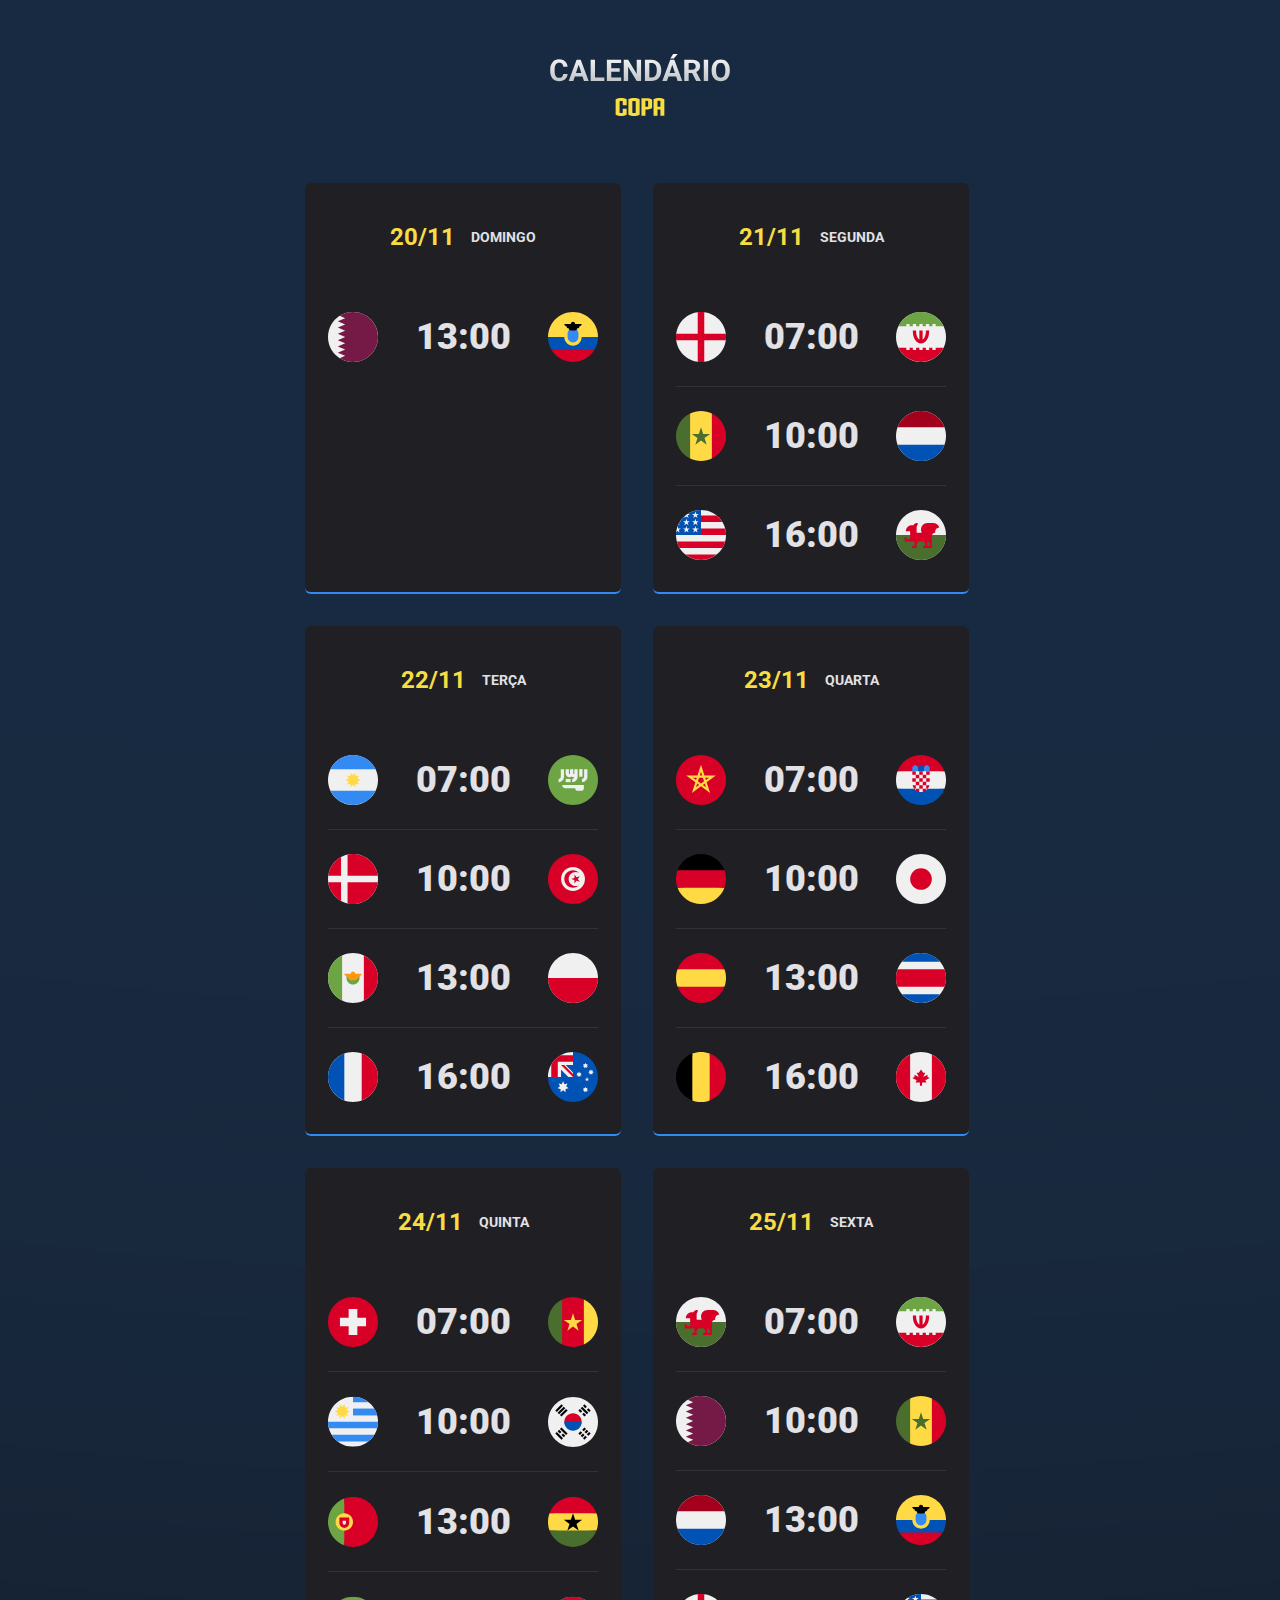
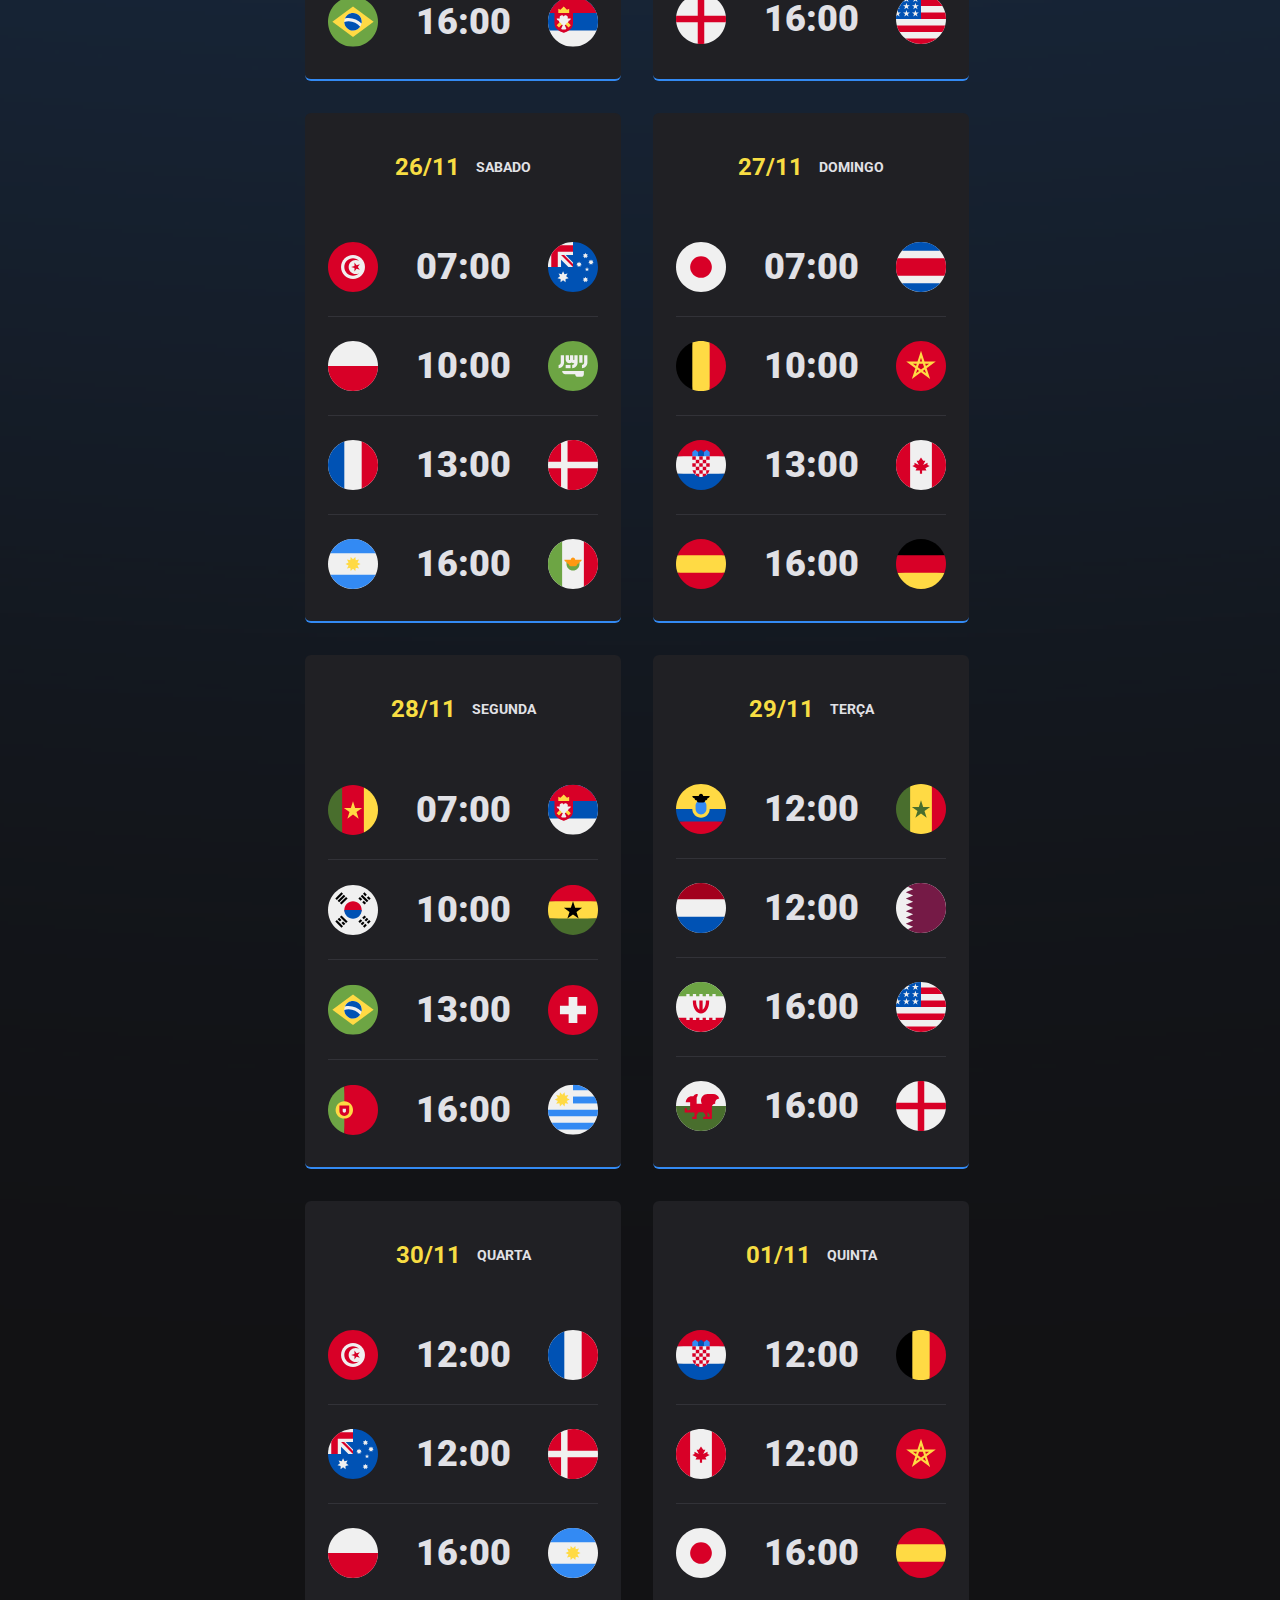
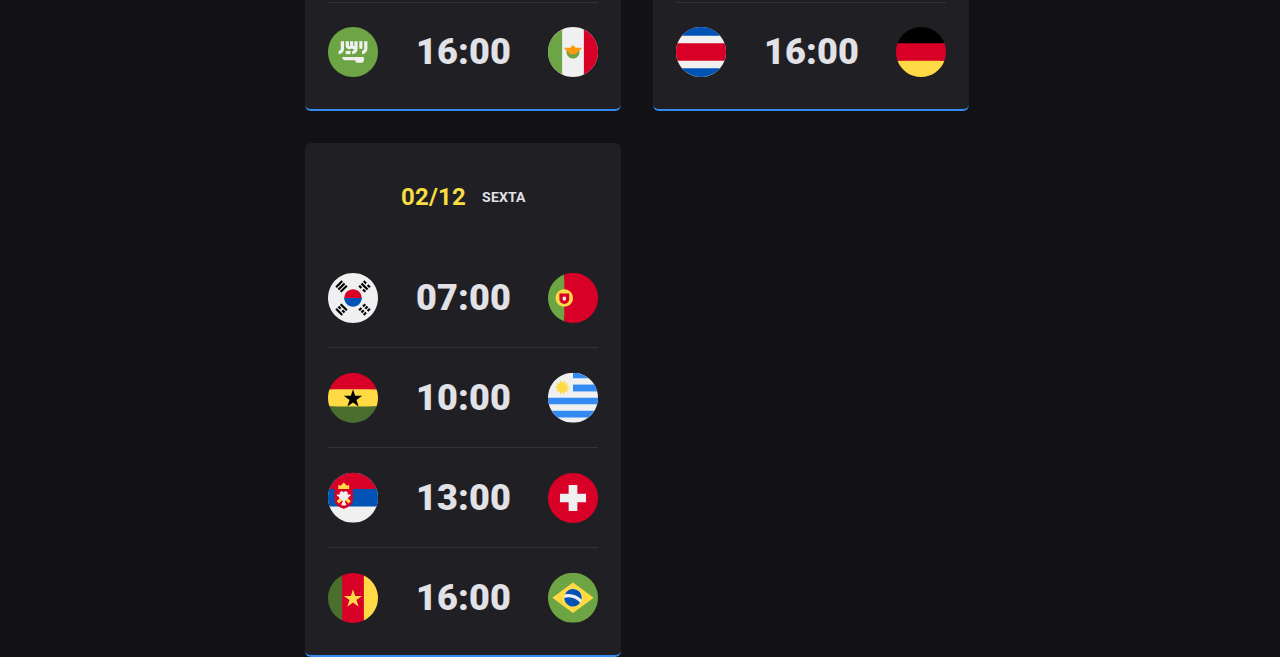
==== index.html @ 8f004cd6 "firts commit" ====
<!DOCTYPE html>
<html lang="en">
    <head>
        <meta charset="UTF-8">
        <meta http-equiv="X-UA-Compatible" content="IE=edge">
        <meta name="viewport" content="width=device-width, initial-scale=1.0">
        <title>Calendário da Copa do Mundo - Quatar 2022</title>
        <link rel="stylesheet" href="./styles.css"/>
        <link rel="preconnect" href="https://fonts.googleapis.com">
        <link rel="preconnect" href="https://fonts.gstatic.com" crossorigin>
        <link href="https://fonts.googleapis.com/css2?family=Inter:wght@400;600;700&family=Roboto:wght@700;900&display=swap" rel="stylesheet">
        
    </head>
    <body class="blue">
        <div id="app">
            <header>
                <img src="./assets/logo-title.svg" alt="Logo do APP">
            </header>
            <main id="cards"></main>
        </div>
        <script src="./main.js"></script>
    </body>
</html>
---- styles.css ----
*{
    margin: 0;
    padding: 0;
}

:root {
    --card-color-primary: #F7DD43;
    --card-title-color-primary: #746615;
    --card-bg-color: #1D1C19;
    --bg: url(./assets/bg-yellow.svg);
}

body.blue{
    --card-color-primary: #338Af3;
    --card-title-color-primary: #338Af3; 
    --card-bg-color: #202024;
    --bg: url(./assets/bg-blue.svg);

    
}

body.green{
    --card-color-primary: #338Af3;
    --card-title-color-primary: #338Af3; 
    --card-bg-color: #1A1F1B;
    --bg: url(./assets/bg-green.svg);

}

ul {
    list-style: none;
}

body {   
    background: #121214 var(--bg) no-repeat top center/cover;
}

#app {
    width: fit-content;
    margin: auto;
    padding-top: 52px;
    display: flex;
    flex-direction: column;
    align-items: center;
}

#cards{
    display: flex;
    flex-direction: column;
    gap: 32px;
}

header {
    margin-bottom: 63px;
}

.card {
    padding: 32px 23px;
    text-align: center;
    background: var(--card-bg-color);
    border-bottom: 2px solid var(--card-color-primary);
    border-radius: 6px;
}

.card h2 {
    display: flex;
    gap: 16px;
    justify-content: center;
    align-items: center;
    padding: 8px 16px;
    border: 1px solid var(--card-border-color);
    border-radius: 6px;
    width: fit-content;
    margin-inline: auto;
    margin-bottom: 53px;
    color: #F7DD43;
}

body * {
    font-family: 'Roboto', sans-serif;
}

.card h2 span {
    color: #E1E1E6;
    font-size: 14px;
    text-transform: uppercase;
}
.card ul {
    display: flex;
    flex-direction: column;
    gap: 24px;
    width: 270px;
}

.card ul li {
    display: flex;
    align-items: center;
    justify-content: space-between;
}

.card ul li + li {
    padding-top: 24px;
    border-top: 1px solid #323238;
}

.card ul li strong {
    font-weight: 900;
    font-height: 125%;
    font-size: 36px;
    color: #E1E1E6;
}

.card h2:hover,
.card ul li strong:hover,
.card ul li img:hover{
    transform: scale(1.1);
}
.card h2,
.card ul li strong,
.card ul li img{
    transition: transform 0.3s;
}

.card {
    animation: appear 2s;
}

@keyframes appear {
    0% {
        transform: translateY(-50px);
        opacity: 0;
    }
    100% {
        opacity: 1;
    }
}

@media (min-width: 700px){
    #cards{
        max-width: 670px;
        flex-direction: row;
        flex-wrap: wrap;
    }

}
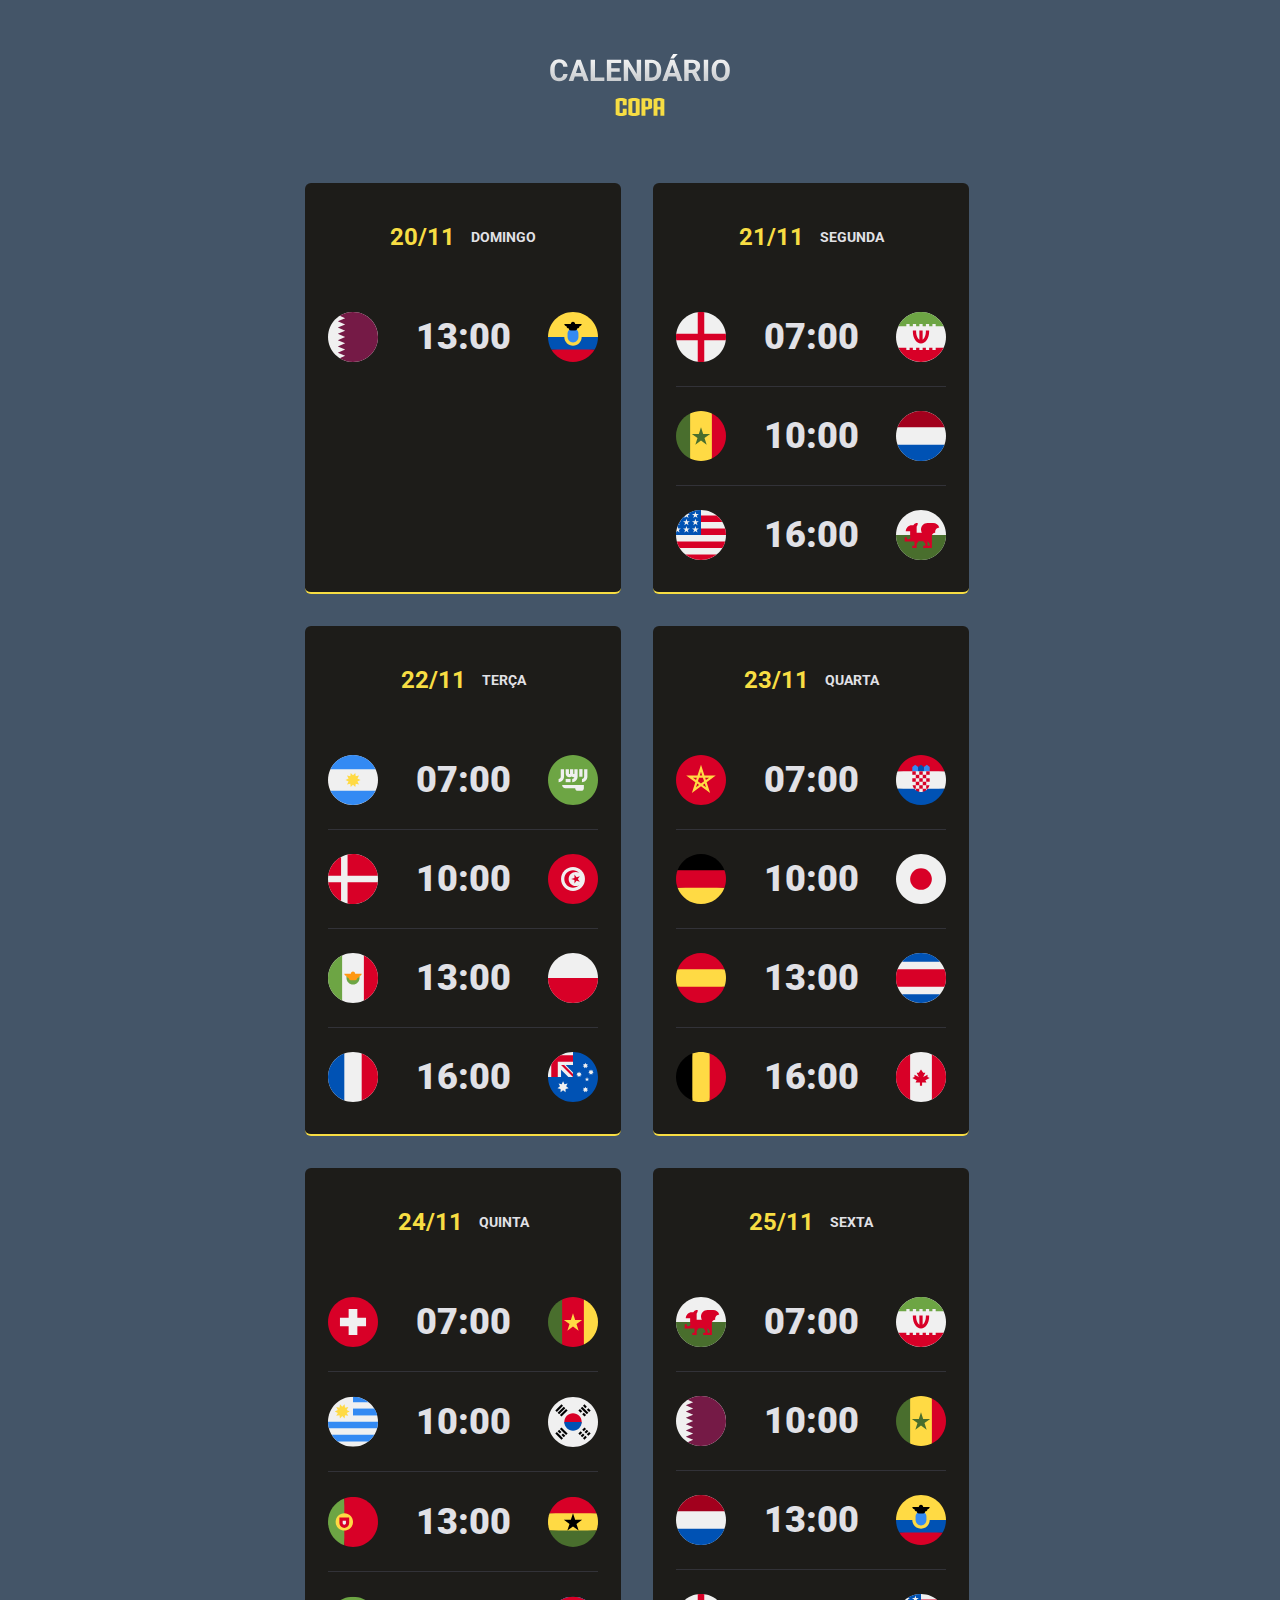
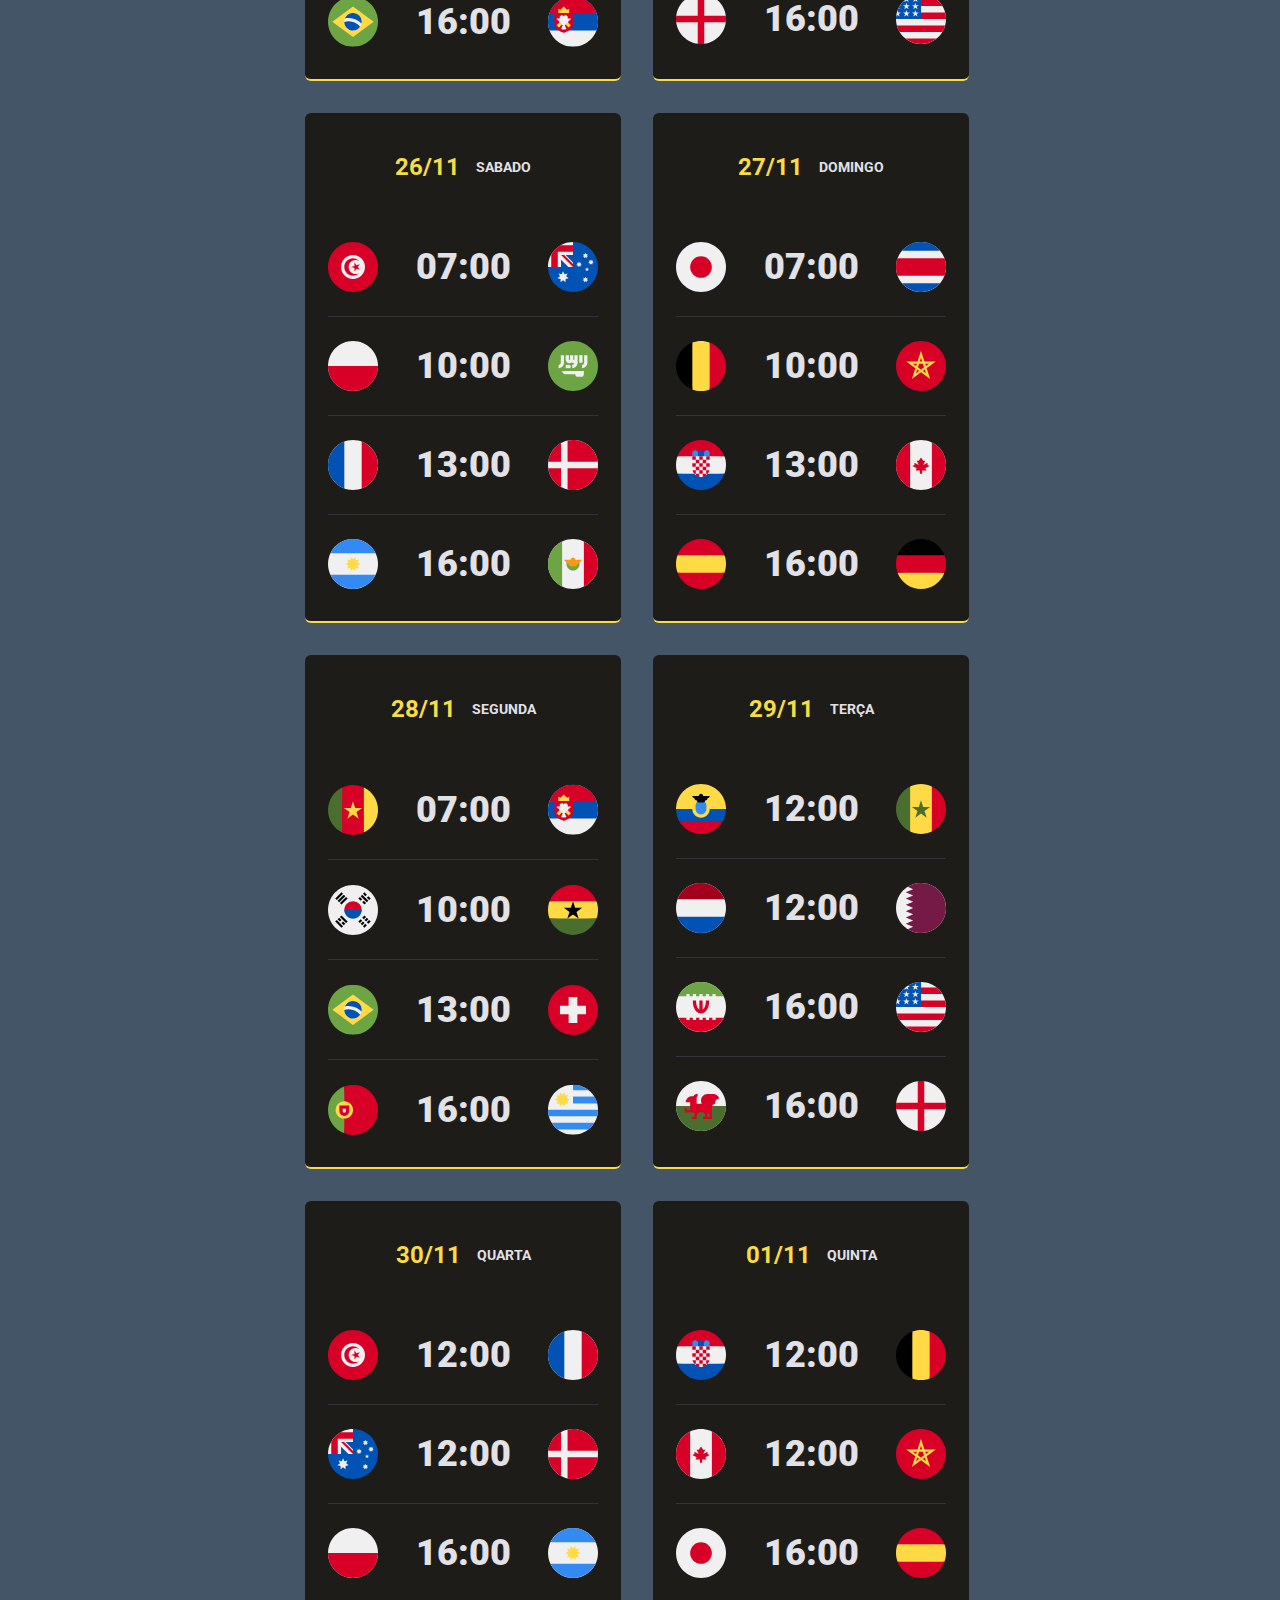
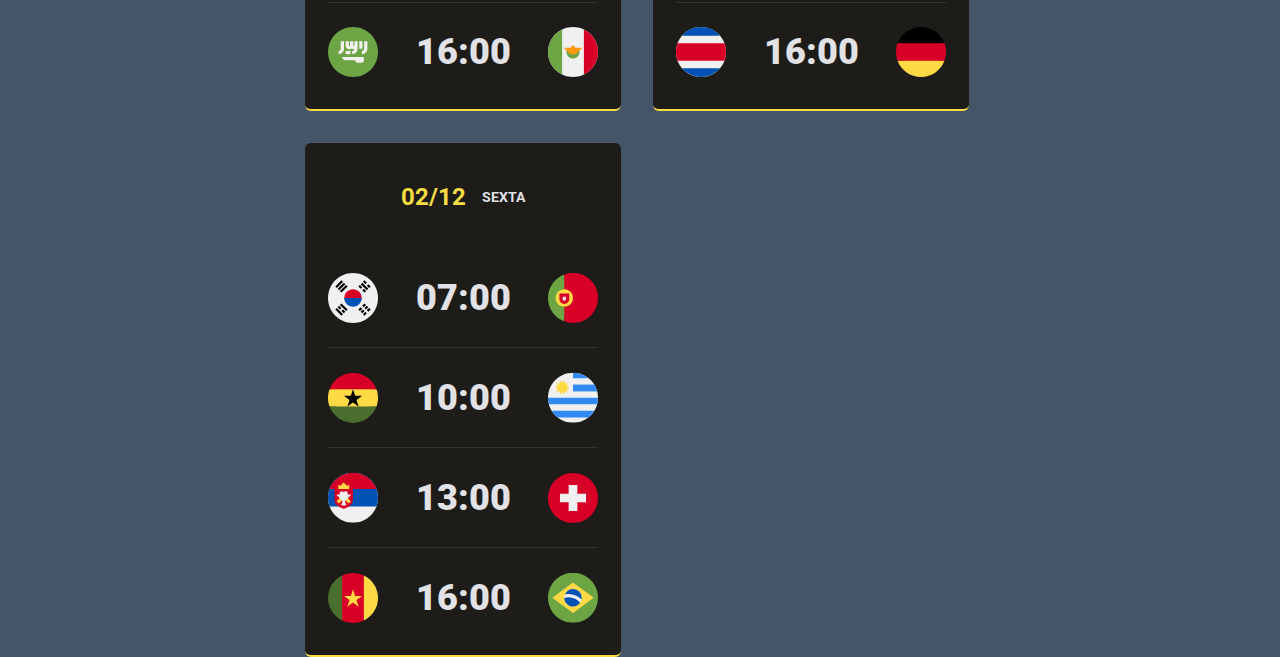
==== commit 40661487: "adjuste backgound color" ====
--- a/index.html
+++ b/index.html
@@ -11,7 +11,7 @@
         <link href="https://fonts.googleapis.com/css2?family=Inter:wght@400;600;700&family=Roboto:wght@700;900&display=swap" rel="stylesheet">
         
     </head>
-    <body class="blue">
+    <body class="">
         <div id="app">
             <header>
                 <img src="./assets/logo-title.svg" alt="Logo do APP">
--- a/styles.css
+++ b/styles.css
@@ -7,14 +7,13 @@
     --card-color-primary: #F7DD43;
     --card-title-color-primary: #746615;
     --card-bg-color: #1D1C19;
-    --bg: url(./assets/bg-yellow.svg);
 }
 
-body.blue{
+/* body.blue{
     --card-color-primary: #338Af3;
     --card-title-color-primary: #338Af3; 
+    --bg: url(./assets/backgrounds/bg-blue.svg);
     --card-bg-color: #202024;
-    --bg: url(./assets/bg-blue.svg);
 
     
 }
@@ -22,17 +21,19 @@
 body.green{
     --card-color-primary: #338Af3;
     --card-title-color-primary: #338Af3; 
+    --bg: url(./assets/backgrounds/bg-green.svg);
     --card-bg-color: #1A1F1B;
-    --bg: url(./assets/bg-green.svg);
 
-}
+} */
 
 ul {
     list-style: none;
 }
 
 body {   
-    background: #121214 var(--bg) no-repeat top center/cover;
+    background-color: #445568;
+    background-position: top center;
+    background-size: cover;
 }
 
 #app {
@@ -118,16 +119,15 @@
 .card h2,
 .card ul li strong,
 .card ul li img{
-    transition: transform 0.3s;
+    transition: transform 0.1s;
 }
 
 .card {
-    animation: appear 2s;
+    animation: appear 0.2s;
 }
 
 @keyframes appear {
     0% {
-        transform: translateY(-50px);
         opacity: 0;
     }
     100% {
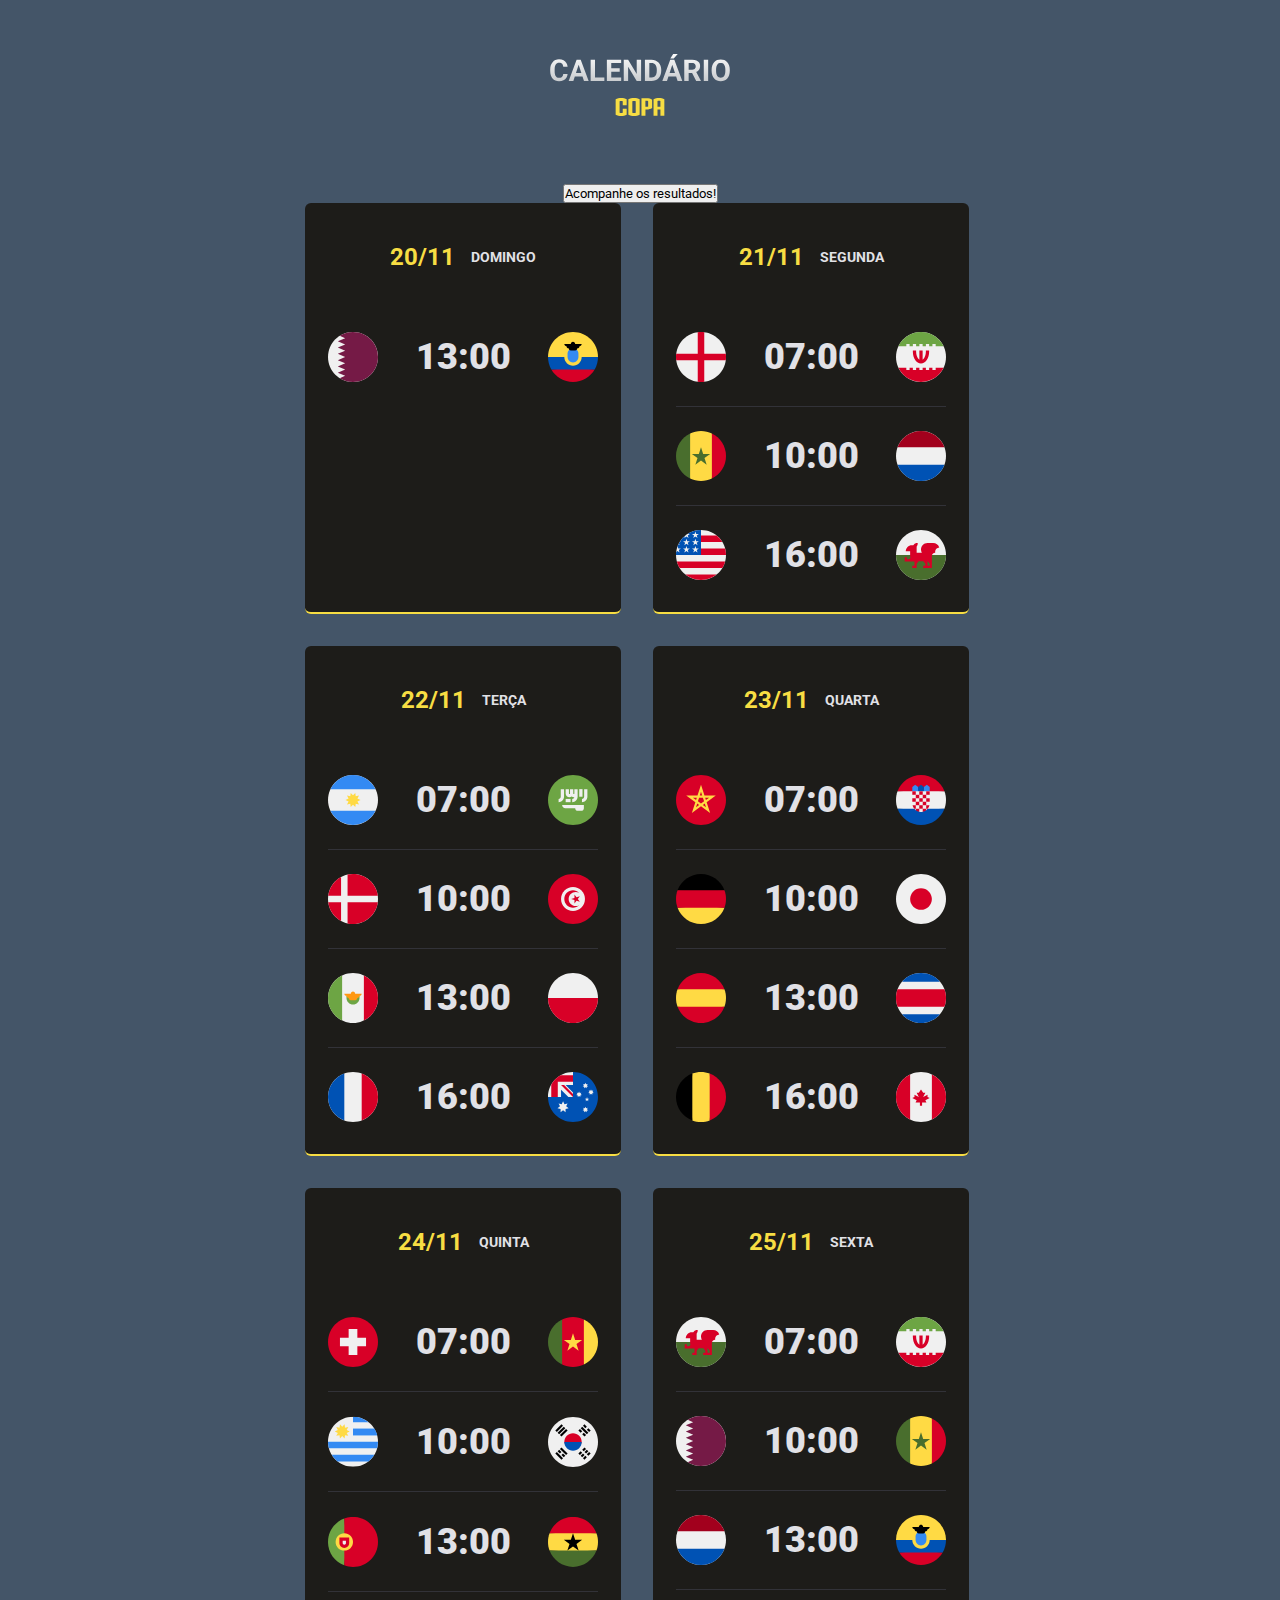
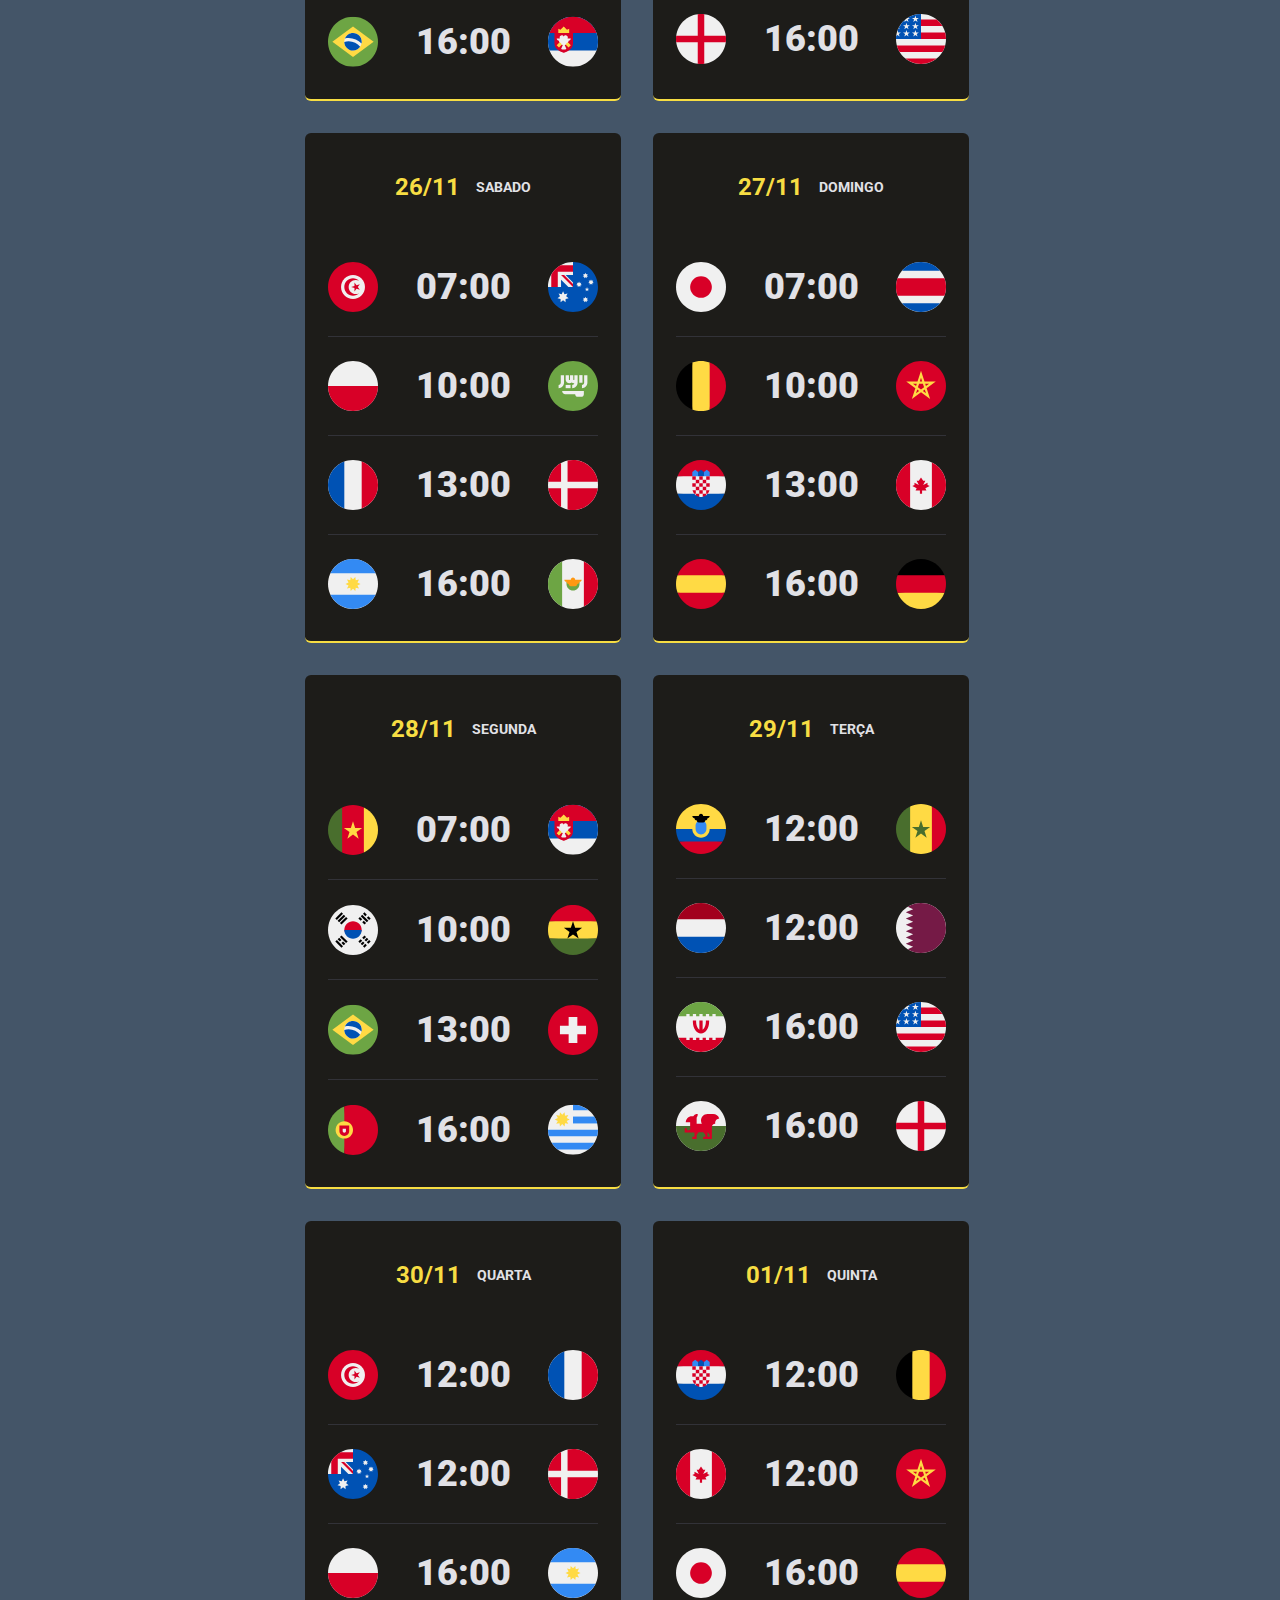
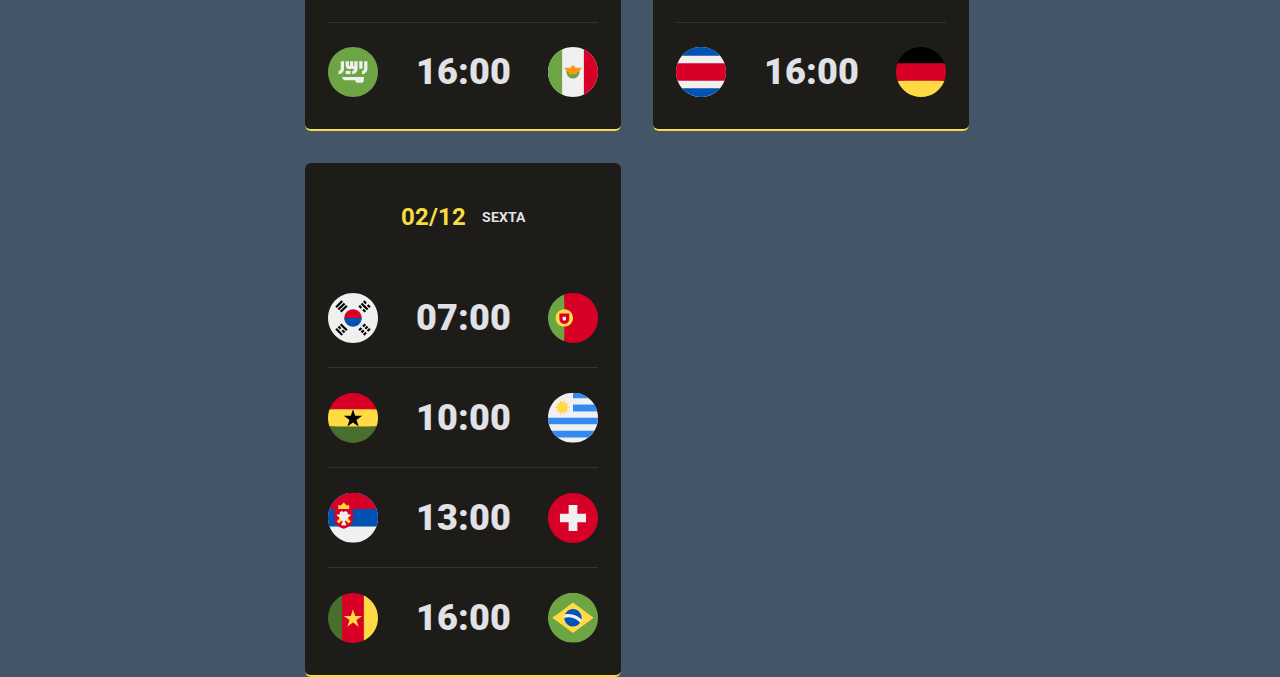
==== commit 7fc82036: "add results" ====
--- a/index.html
+++ b/index.html
@@ -4,7 +4,7 @@
         <meta charset="UTF-8">
         <meta http-equiv="X-UA-Compatible" content="IE=edge">
         <meta name="viewport" content="width=device-width, initial-scale=1.0">
-        <title>Calendário da Copa do Mundo - Quatar 2022</title>
+        <title>Copa do Mundo - Quatar 2022</title>
         <link rel="stylesheet" href="./styles.css"/>
         <link rel="preconnect" href="https://fonts.googleapis.com">
         <link rel="preconnect" href="https://fonts.gstatic.com" crossorigin>
@@ -16,6 +16,7 @@
             <header>
                 <img src="./assets/logo-title.svg" alt="Logo do APP">
             </header>
+            <a href="./results.html"><button id="results-button">Acompanhe os resultados!</button></a>
             <main id="cards"></main>
         </div>
         <script src="./main.js"></script>
